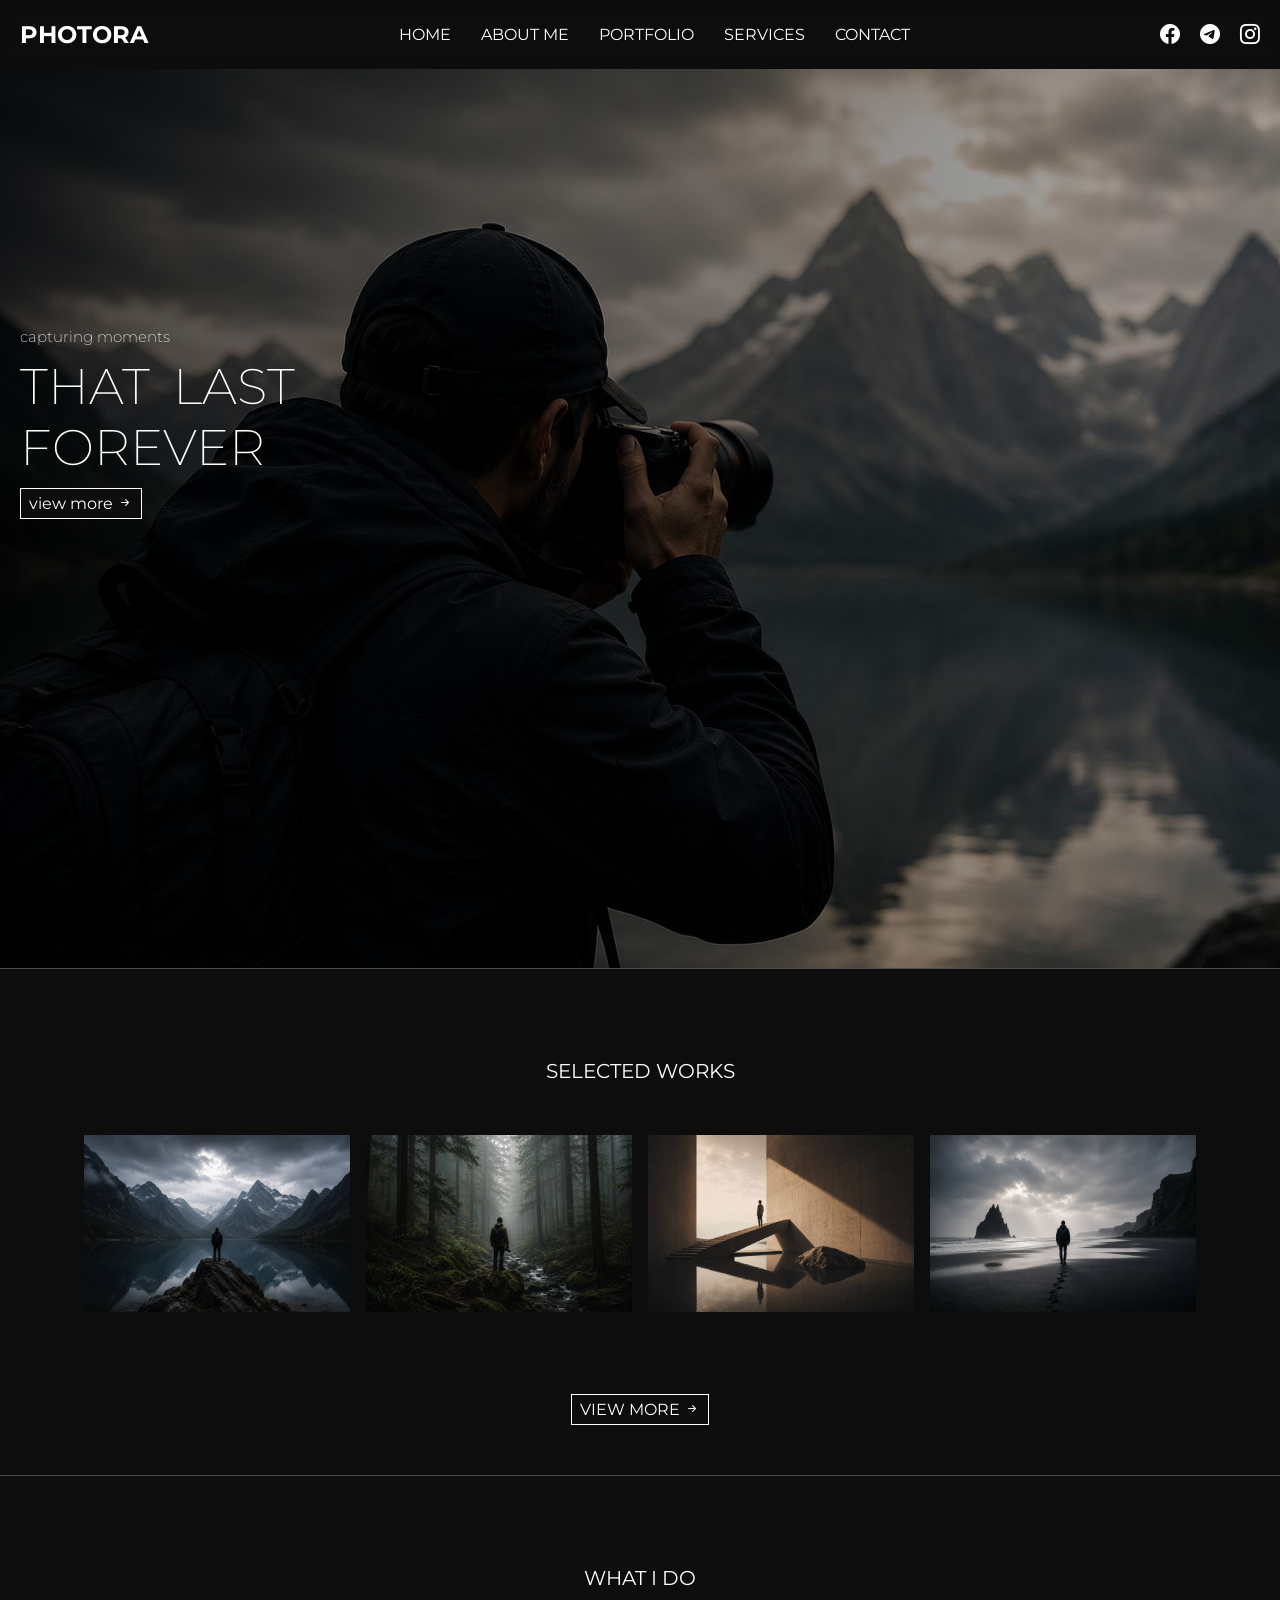
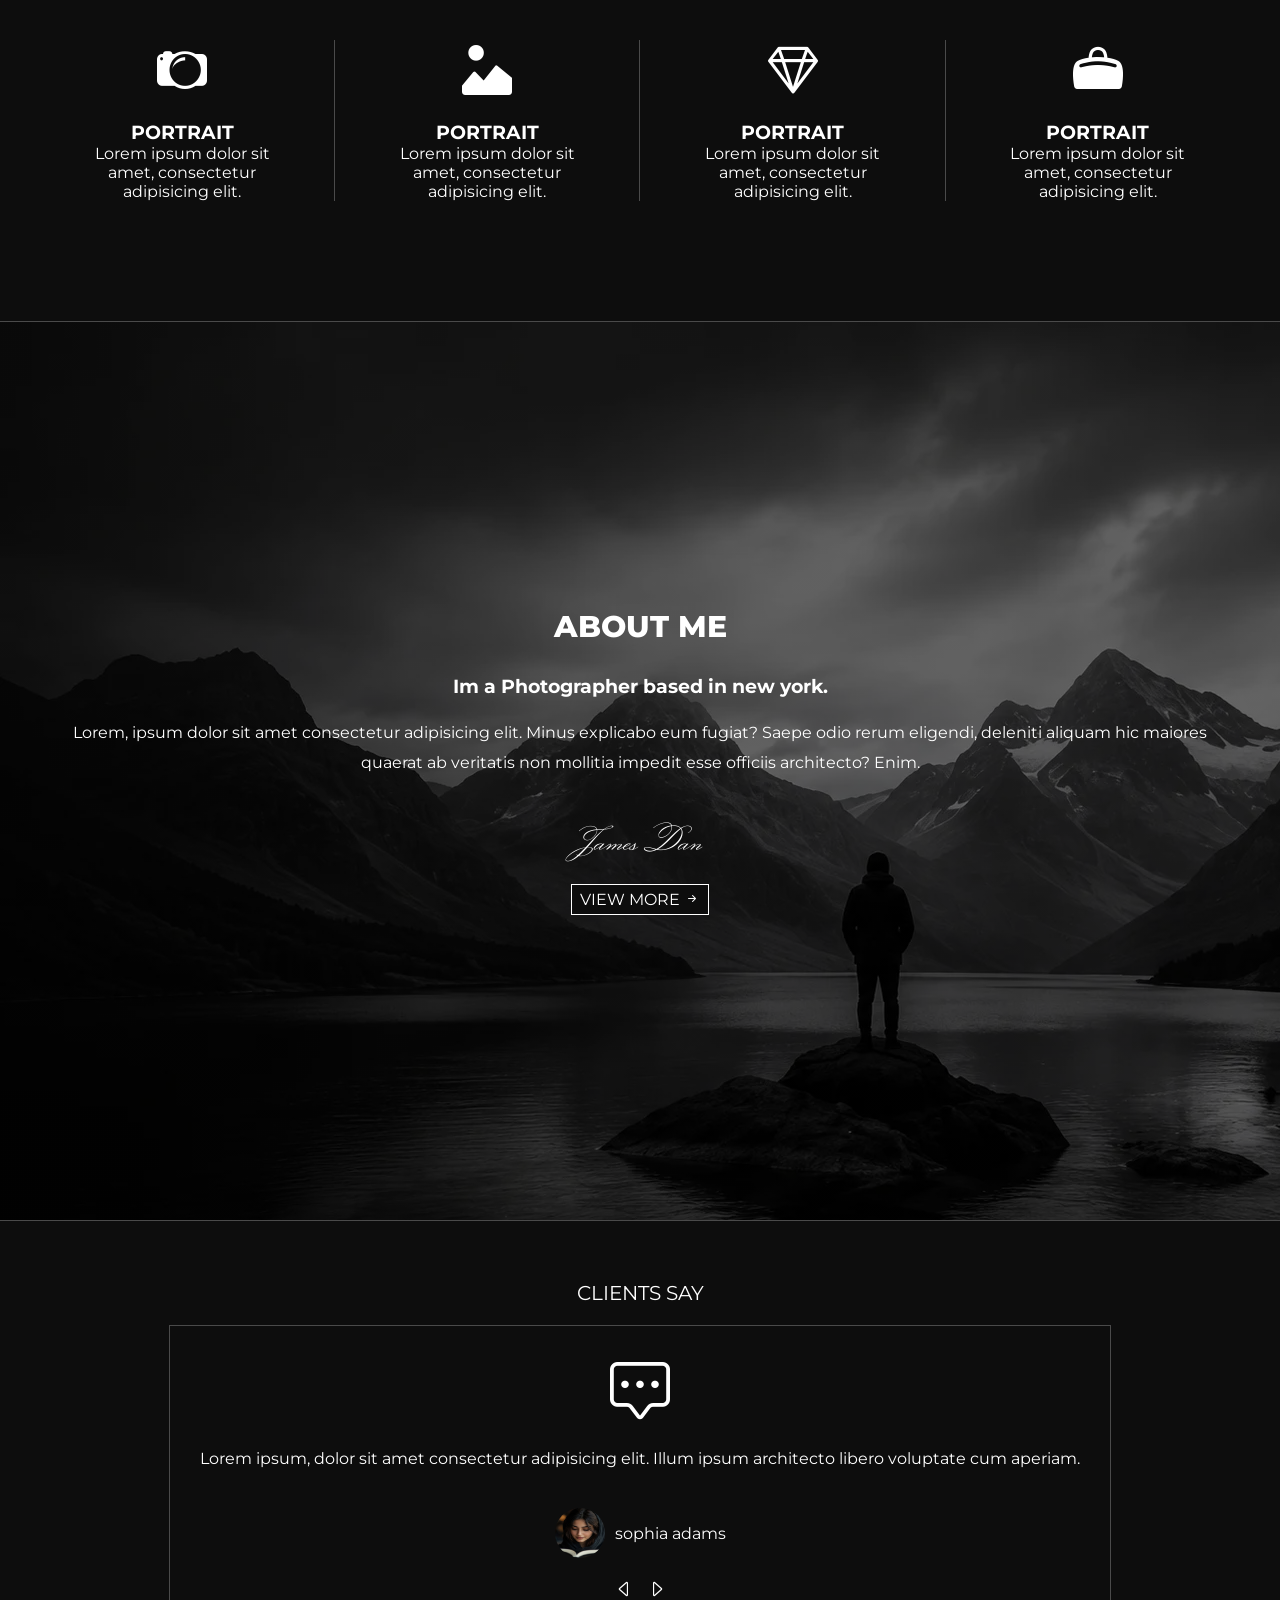
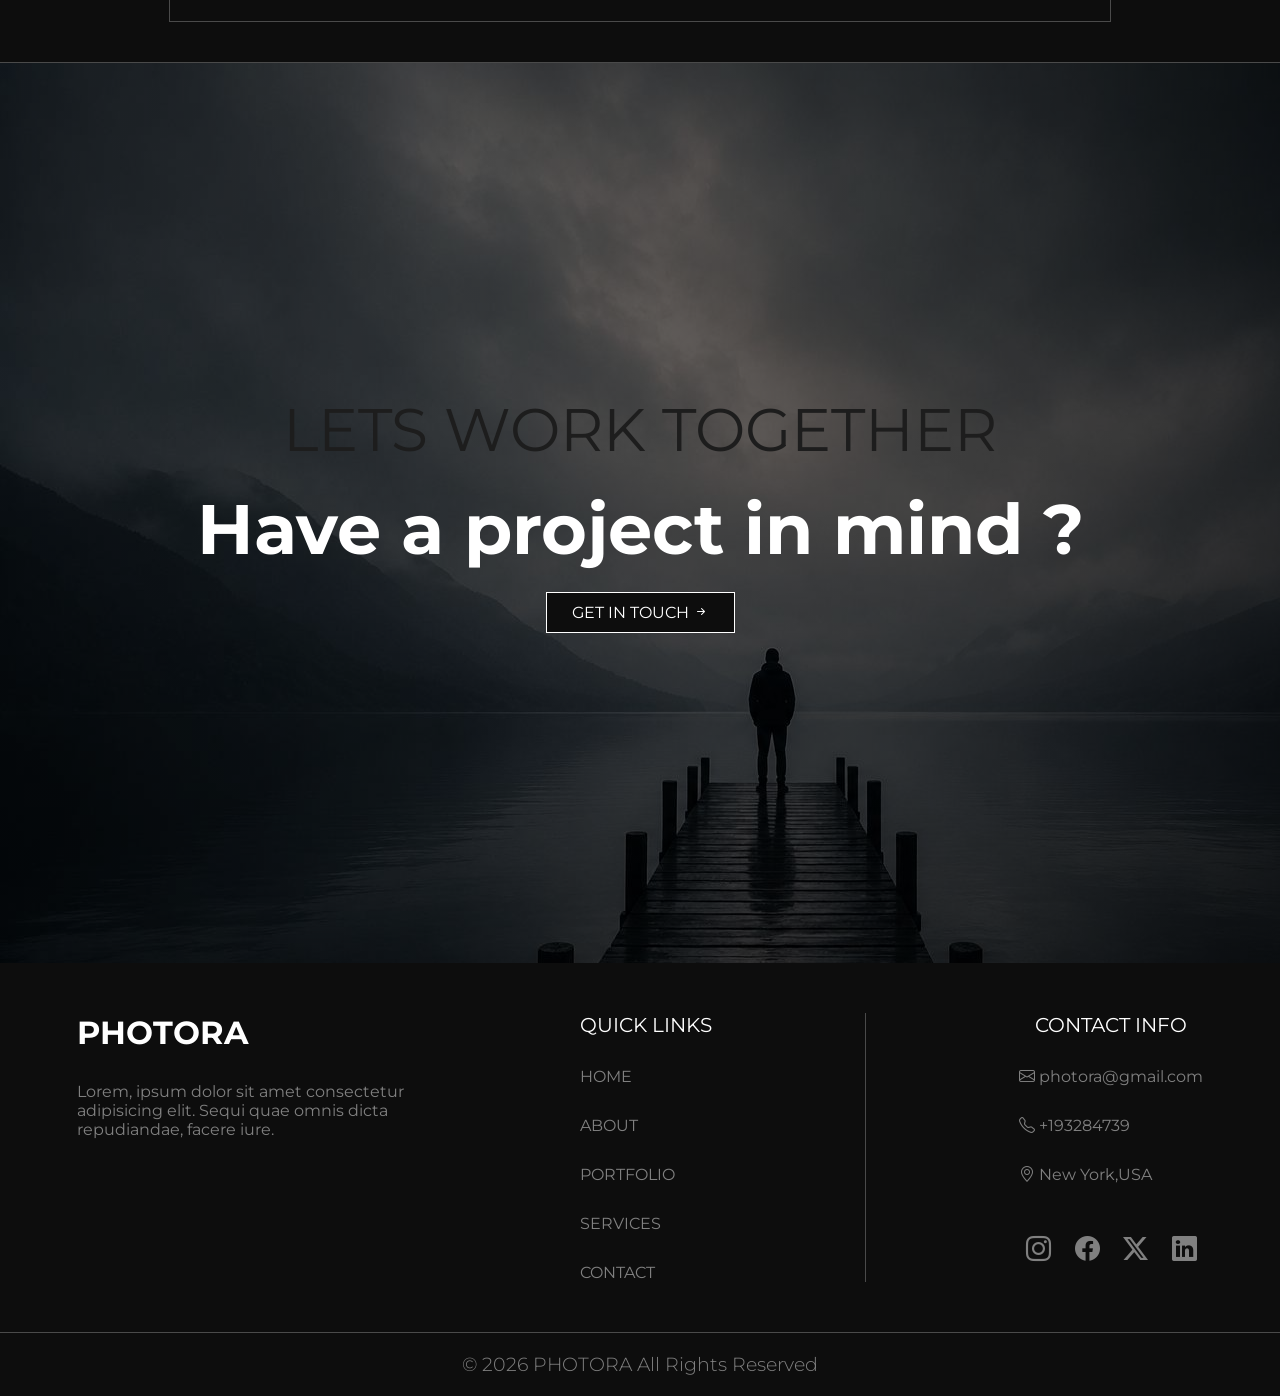
==== index.html @ 383ffc43 "Add files via upload" ====
<!DOCTYPE html>
<html lang="en">
<head>
    <meta charset="UTF-8">
    <meta name="viewport" content="width=device-width, initial-scale=1.0">
    <title>PHOTORA</title>
    <link rel="stylesheet" href="style.css">
    <link rel="stylesheet" href="https://cdn.jsdelivr.net/npm/bootstrap-icons@1.13.1/font/bootstrap-icons.min.css">
    <script src="jquery-3.3.1.min.js"></script>
</head>
<body>

<nav>
    <ul>
        <div class="mobile-list">
         <button><i class="bi bi-list"></i></button>
        </div>

        <div class="logo">
            <h1>PHOTORA</h1>
        </div>
        <div class="nav-links">
        <li><a href="index.html">HOME</a></li>
        <li><a href="aboutme.html">ABOUT ME</a></li>
        <li><a href="portfolio.html">PORTFOLIO</a></li>
        <li><a href="services.html">SERVICES</a></li>
        <li><a href="contact.html">CONTACT</a></li>
        </div>

        <div class="nav-icons">
          <li><a href="#"><i class="bi bi-facebook"></i></a></li>
          <li><a href="#"><i class="bi bi-telegram"></i></a></li>
          <li><a href="#"><i class="bi bi-instagram"></i></a></li>
        </div>
    </ul>
</nav>

<section class="hero">
    <div class="content">
        <span>
            capturing moments
        </span>
        <h1>THAT LAST FOREVER</h1>
        <a href="#">view more  <i class="bi bi-arrow-right-short"></i></a>
    </div>
</section>
    
<section class="selected-works">
    <h2>SELECTED WORKS</h2>
    <div class="selected-img">
        <img src="img/selected-works.jpg" alt="img">
        <img src="img/selected-works2.jpg" alt="img">
        <img src="img/selected-works3 (1).jpg" alt="img">
        <img src="img/selected-works3 (2).jpg" alt="img">
    </div>
    <a href="portfolio.html">VIEW MORE  <i class="bi bi-arrow-right-short"></i></a>
</section>


<section class="what-i-do">
    <h2>WHAT I DO</h2>
    <div class="cards">
        <div class="card">
            <i class="bi bi-camera2"></i>
            <h3>PORTRAIT</h3>
            <p>Lorem ipsum dolor sit amet, consectetur adipisicing elit.</p>
        </div>

        <hr>

        <div class="card">
            <i class="bi bi-image-alt"></i>
            <h3>PORTRAIT</h3>
            <p>Lorem ipsum dolor sit amet, consectetur adipisicing elit.</p>
        </div>

        <hr>

        <div class="card">
            <i class="bi bi-gem"></i>
            <h3>PORTRAIT</h3>
            <p>Lorem ipsum dolor sit amet, consectetur adipisicing elit.</p>
        </div>

        <hr>

        <div class="card">
            <i class="bi bi-duffle-fill"></i>
            <h3>PORTRAIT</h3>
            <p>Lorem ipsum dolor sit amet, consectetur adipisicing elit.</p>
        </div>
    </div>
</section>

<section class="about-me">

    <div class="about-me-content">
  <h2>ABOUT ME</h2>
    <h3>Im a Photographer based in new york.</h3>
    <p>Lorem, ipsum dolor sit amet consectetur adipisicing elit. Minus explicabo eum fugiat? Saepe odio rerum eligendi, deleniti aliquam hic maiores quaerat ab veritatis non mollitia impedit esse officiis architecto? Enim.</p>
    <span>James Dan</span>
    <a href="aboutme.html">VIEW MORE  <i class="bi bi-arrow-right-short"></i></a>
    </div>

</section>


<section class="clients-say">
    <h2>CLIENTS SAY</h2>
    <div class="box">
        <i class="bi bi-chat-square-dots"></i>
        <p>Lorem ipsum, dolor sit amet consectetur adipisicing elit. Illum ipsum architecto libero voluptate cum aperiam.</p>
        <div class="client">
            <img src="img/client1.png" alt="client">
            <span>sophia adams</span>
        </div>
        <div class="arrows">
            <button id="next"><i class="bi bi-caret-left"></i></button>
            <button id="prev"><i class="bi bi-caret-right"></i></button>
        </div>
    </div>
</section>


<section class="get-in-touch">
    <div class="get-in-touch-content">
        <h2>LETS WORK TOGETHER</h2>
        <h3>Have a project in mind ?</h3>
        <a href="contact.html">GET IN TOUCH  <i class="bi bi-arrow-right-short"></i></a>
    </div>
</section>

<footer>
    <div class="col1">
        <h1>PHOTORA</h1>
        <p>Lorem, ipsum dolor sit amet consectetur adipisicing elit. Sequi quae omnis dicta repudiandae, facere iure.</p>
    </div>
    <div class="col2">
        <h2>QUICK LINKS</h2>
        <li><a href="index.html">HOME</a></li>
        <li><a href="aboutme.html">ABOUT</a></li>
        <li><a href="portfolio.html">PORTFOLIO</a></li>
        <li><a href="services.html">SERVICES</a></li>
        <li><a href="contact.html">CONTACT</a></li>
    </div>
<hr>
    <div class="col3">
        <h2>CONTACT INFO</h2>
        <span><i class="bi bi-envelope"></i>  photora@gmail.com</span>
        <span><i class="bi bi-telephone"></i>  +193284739</span>
        <span><i class="bi bi-geo-alt"></i>  New York,USA</span>
        <div class="footer-icons">
           <li><a href="#"><i class="bi bi-instagram"></i></a></li>
           <li><a href="#"><i class="bi bi-facebook"></i></a></li>
           <li><a href="#"><i class="bi bi-twitter-x"></i></a></li>
           <li><a href="#"><i class="bi bi-linkedin"></i></a></li>

        </div>
    </div>
</footer>

    <div class="end">
        <h3>&copy; 2026 PHOTORA All Rights Reserved</h3>
    </div>

<script src="index.js"></script>
</body>
</html>
---- style.css ----
*{
    margin: 0;
    padding: 0;
    box-sizing: border-box;
}

:root{
    --bgcolor:#0d0d0d;
    --text:#ffffff;
    --border:rgb(74, 74, 74);
}

body{
background-color: var(--bgcolor);
font-family: "mont";
}

hr{
    width: 1px;
    border: none;
    background-color: var(--border);
}

@font-face {
    font-family: "mont";
    src: url(fonts/Montserrat-VariableFont_wght.ttf);
}

@font-face {
    font-family: "sign";
    src: url(fonts/MonsieurLaDoulaise-Regular.ttf);
}

nav{
    position: sticky;
    z-index: 3;
    top: 0;
}
.mobile-list{
    display: none;
}
nav ul{
    display: flex;
justify-content: space-between;
margin: 0 auto;
background-color:transparent;
backdrop-filter: blur(8px);
align-items: center;
padding: 20px;
}

.nav-links{
    display: flex;
    flex-direction: row;
    gap: 30px;
    list-style: none;
    font-weight: 400;
}

.nav-links li a:hover{
    font-weight: 300;
}


nav ul li a{
    text-decoration: none;
    color: var(--text);
    font-family: "mont";
    display: flex;
}

nav ul li{
    position: relative;
}

nav ul li::before{
    content: "";
    position: absolute;

    left: 50%;
    bottom: -8px;

    transform: translateX(-50%);

    width: 0;
    height: 2px;

    background: var(--text);

    transition: .3s;
}
nav ul li:hover::before{
    width: 100%;
}

.logo{
    color: var(--text);
    font-weight: bolder;
}

.nav-icons{
    color: var(--text);
    display: flex;
    gap: 20px;
    font-size: 20px;
    list-style: none;
}

.hero{
    width: 100%;
    height: 100vh;
    background-size: cover;
    background-position: center;
    background-repeat: no-repeat;
    position: relative;
    border-bottom: 1px solid var(--border);
    background:
    linear-gradient(to right, rgba(0,0,0,.7), rgba(0,0,0,.3)),
        url("img/about.jpg");
}


.content{
    display: flex;
    flex-direction: column;
    gap: 10px;
    position: absolute;
    bottom: 50%;
    left: 20px;
}

.content span{
    font-weight: 200;
    color: var(--text);
    font-size: 15px;
}

.content h1{
font-size: clamp(50px, 25px, 10px);
color: var(--text);
width: 400px;
word-spacing: 10px;
font-weight: 200;
}

.content a{
    text-decoration: none;
    border: 1px solid var(--text);
    padding: 5px 8px;
    color: var(--text);
    background-color: var(--bgcolor);
margin-right: auto;
}

.selected-works{
    display: flex;
    flex-direction: column;
    margin-top: 70px;
    padding: 20px;
    border-bottom:1px solid var(--border);
}

h2{
    font-weight:400;
    font-size: 20px;
    color: var(--text);
    text-align: center;
}

.selected-img{
    display: flex;
    margin: 50px auto;
    width: 90%;
    justify-content: space-between;
    animation: appear linear;
animation-timeline: view();
animation-range: entry 0% cover 40%;
}

.selected-img img{
    width: 270px;
    height: auto;
      border: 2px solid transparent;
      transition: 0.3s ease;
}


.selected-works a{
    text-decoration: none;
    border: 1px solid var(--text);
    margin: 30px auto;
    padding: 5px 8px;
    color: var(--text);
    background-color: var(--bgcolor);
}

.selected-img img:hover{
    border: 2px solid var(--text);
     transform: scale(1.2);
}

.what-i-do{
        display: flex;
    flex-direction: column;
    margin-top: 70px;
    padding: 20px;
}

.what-i-do h2{
    text-align: center;
    border: none;
}

.cards{
    display: flex;
    flex-direction: row;
    justify-content: space-between;
    margin:50px auto;
    width: 90%;
    animation: appear linear;
animation-timeline: view();
animation-range: entry 0% cover 40%;
}

.card{
    display: flex;
    flex-direction: column;
    width: fit-content;
    color: var(--text);
    text-align: center;
}

.card p{
    width: 200px;
}

.cards i{
font-size: 50px;
margin-bottom: 20px;
}

.about-me{
    width: 100%;
    height: 100vh;
    background-size: cover;
    background-position: center;
    background-repeat: no-repeat;
    position: relative;
border-bottom: 1px solid var(--border);
border-top: 1px solid var(--border);
    background:
        linear-gradient(to right, rgba(0,0,0,.6), rgba(0,0,0,.6)),
        url("img/ChatGPT\ Image\ Jul\ 12\,\ 2026\,\ 06_29_29\ PM.webp");
        display: flex;
        justify-content: center;
        align-items: center;
        margin-top: 50px;
}

.about-me-content{
position: absolute;
text-align: center;
color: var(--text);
display: flex;
flex-direction: column;
animation: appear linear;
animation-timeline: view();
animation-range: entry 0% cover 40%;

}

@keyframes appear{
    from{
        opacity: 0;
        scale: 0.5;
    }
    to{
        opacity: 1;
        scale: 1;
    }
}

.about-me h2{
    margin:0 0 30px 0;
    border: none;
    padding: 0;
    text-align: center;
    font-size: 30px;
    font-weight: 800;
}

.about-me p{
    margin:20px auto;
    line-height: 30px;
    width: 90%;
}

.about-me span{
    margin: 20px 0 0 0;
    font-family:"sign";
    font-weight: 400;
    font-size: 30px;
}

.about-me a{
    text-decoration: none;
    border: 1px solid var(--text);
    padding: 5px 8px;
    width: fit-content;
margin: 20px auto;
    color: var(--text);
    background-color: var(--bgcolor);
}
.clients-say{
    display: flex;
    flex-direction: column;
    margin-top: 40px;
    padding: 20px;
    border-bottom:1px solid var(--border);
}

.clients-say h2{
    text-align: center;
    border: none;
    padding: none;
}

.box{
    border: 1px solid var(--border);
    display: flex;
    flex-direction: column;
    justify-content: center;
    align-items: center;
    width:fit-content;
    padding: 20px;
    margin: 20px auto;
    animation: move linear;
animation-timeline: view();
animation-range: entry 0% cover 40%;
}

@keyframes move{
    from{
        opacity: 0;
        transform: translateX(300px);
    }

    to{
        opacity: 1;
        transform: translateX(0);
    }
}

.box i{
    color: var(--text);
    padding: 10px 0 20px 0;
    font-size: 60px;
}

.box p{
    text-align: center;
    color: var(--text);
    width: 900px;
}

.box span{
    text-align: center;
    color: var(--text);
}

.client{
    display: flex;
    flex-direction: row;
    gap: 10px;
    justify-content: center;
    align-items: center;
    margin-top: 40px;
}

.client img{
    width: 50px;
    height: 50px;
    border-radius: 50%;
}

.inputs{
    display: flex;
    gap: 5px;
}

.arrows{
    display: flex;
    flex-direction: row;
    gap: 5px;
    margin-top: 20px;
}

.arrows button{
    background-color: transparent;
    border: none;
}

.arrows i{
    color: var(--text);
    font-size: 20px;
        border: 1px solid transparent;
    border-radius: 50%;
    padding: 3px;
}

.arrows i:hover{
    border: 1px solid var(--text);
    border-radius: 50%;
    padding: 3px;
}



.get-in-touch{
    width: 100%;
    height: 100vh;
    background-size: cover;
    background-position: center;
    background-repeat: no-repeat;
    position: relative;
    background:
    linear-gradient(to right, rgba(0,0,0,.5), rgba(0,0,0,.7)),
        url("img/get\ in\ touch.jpg");
        display: flex;
        justify-content: center;
        align-items: center;
        transition: 0.3s ease;

}


.get-in-touch-content{
    text-align: center;
    display: flex;
    flex-direction: column;
    gap: 20px;
    animation: appear linear;
animation-timeline: view();
animation-range: entry 0% cover 40%;

}

.get-in-touch h2{
    padding: 0;
    border: none;
    color: rgb(29, 29, 29);
    margin: 0 auto;
    font-size: clamp(60px, 40px, 20px);
}
.get-in-touch h3{
    color: var(--text);
    font-size: clamp(70px, 40px, 20px);
}

.get-in-touch a{
    text-decoration: none;
    color: var(--text);
    border: 1px solid var(--text);
    padding: 10px 25px;
    background-color: var(--bgcolor);
margin: 0 auto;
}

footer{
    display: flex;
    justify-content: space-around;
    padding: 50px 0;
}

.col1, .col2, .col3{
    display: flex;
    flex-direction: column;
}

.col1 h1{
color: var(--text);
}

.col1 p{
    color:gray;
    margin-top: 30px;
    width: 350px;
}

.col2 li{
    list-style: none;
    gap: 10px;
    margin-top: 30px;
}

.col2 a{
    text-decoration: none;
    color: gray;
gap: 10px;
transition: 0.3s ease;
}

.col2 a:hover{
    color: var(--text);
}

.col3{
    color: gray;
    
}

.col3 i{
    transition: 0.3s ease;
}

.col3 i:hover{
    color: var(--text);
}

.col3 span{
    margin-top: 30px;

}
.footer-icons{
    display: flex;
    gap: 10px;
    margin-top: 50px;
    font-size: 25px;
    justify-content: space-around;

}

.footer-icons li{
    list-style: none;
}

.footer-icons a{
    color:gray;
}

.end{
    border-top: 1px solid var(--border);
}

.end h3{
    text-align: center;
    font-weight: 300;
        color: gray;
        padding: 20px;
}

@media(max-width:1100px){

nav{
    position: sticky;
    backdrop-filter: blur(8px);
}

    .nav-links{
        flex-direction: column;
        position: absolute;
        left: -100%;
        top: 0px;
        width: 50%;
        height: 100vh;
        justify-content: center;
        align-items: center;
        background: var(--bgcolor);
        transition: 0.5s ease;


    }

    .nav-icons{
        gap: 15px;
    }

    body.no-scroll{
    overflow: hidden;
}

    .nav-links li{
        margin-top: 20px;

    }

    .mobile-list{
        display: block;

    }

    .nav-links.active{
        left: 0;
    }

    .mobile-list button{
        font-size: 30px;
        background: transparent;
        color: var(--text);
        border: none;
        cursor: pointer;
        z-index: 2;
        position: relative;
    }

    .selected-img{
flex-direction: column;
align-items: center;
gap: 20px;
    }

    .cards{
        flex-direction: column;
        align-items: center;
        gap: 20px;
    }

    footer{
        flex-direction: column;
        justify-content: center;
        align-items: center;
    }

    .col1 h1,p{
        text-align: center;
    }

    .col1{
        margin-bottom: 50px;
    }

    .col2{
        margin-top: 30px;
        text-align: center;
    }

    .col3{
        text-align: center;
        margin-top:80px;    
    }

    .box {
        width: 80%;
    }

    .box p{
        width:200px ;
    }

}
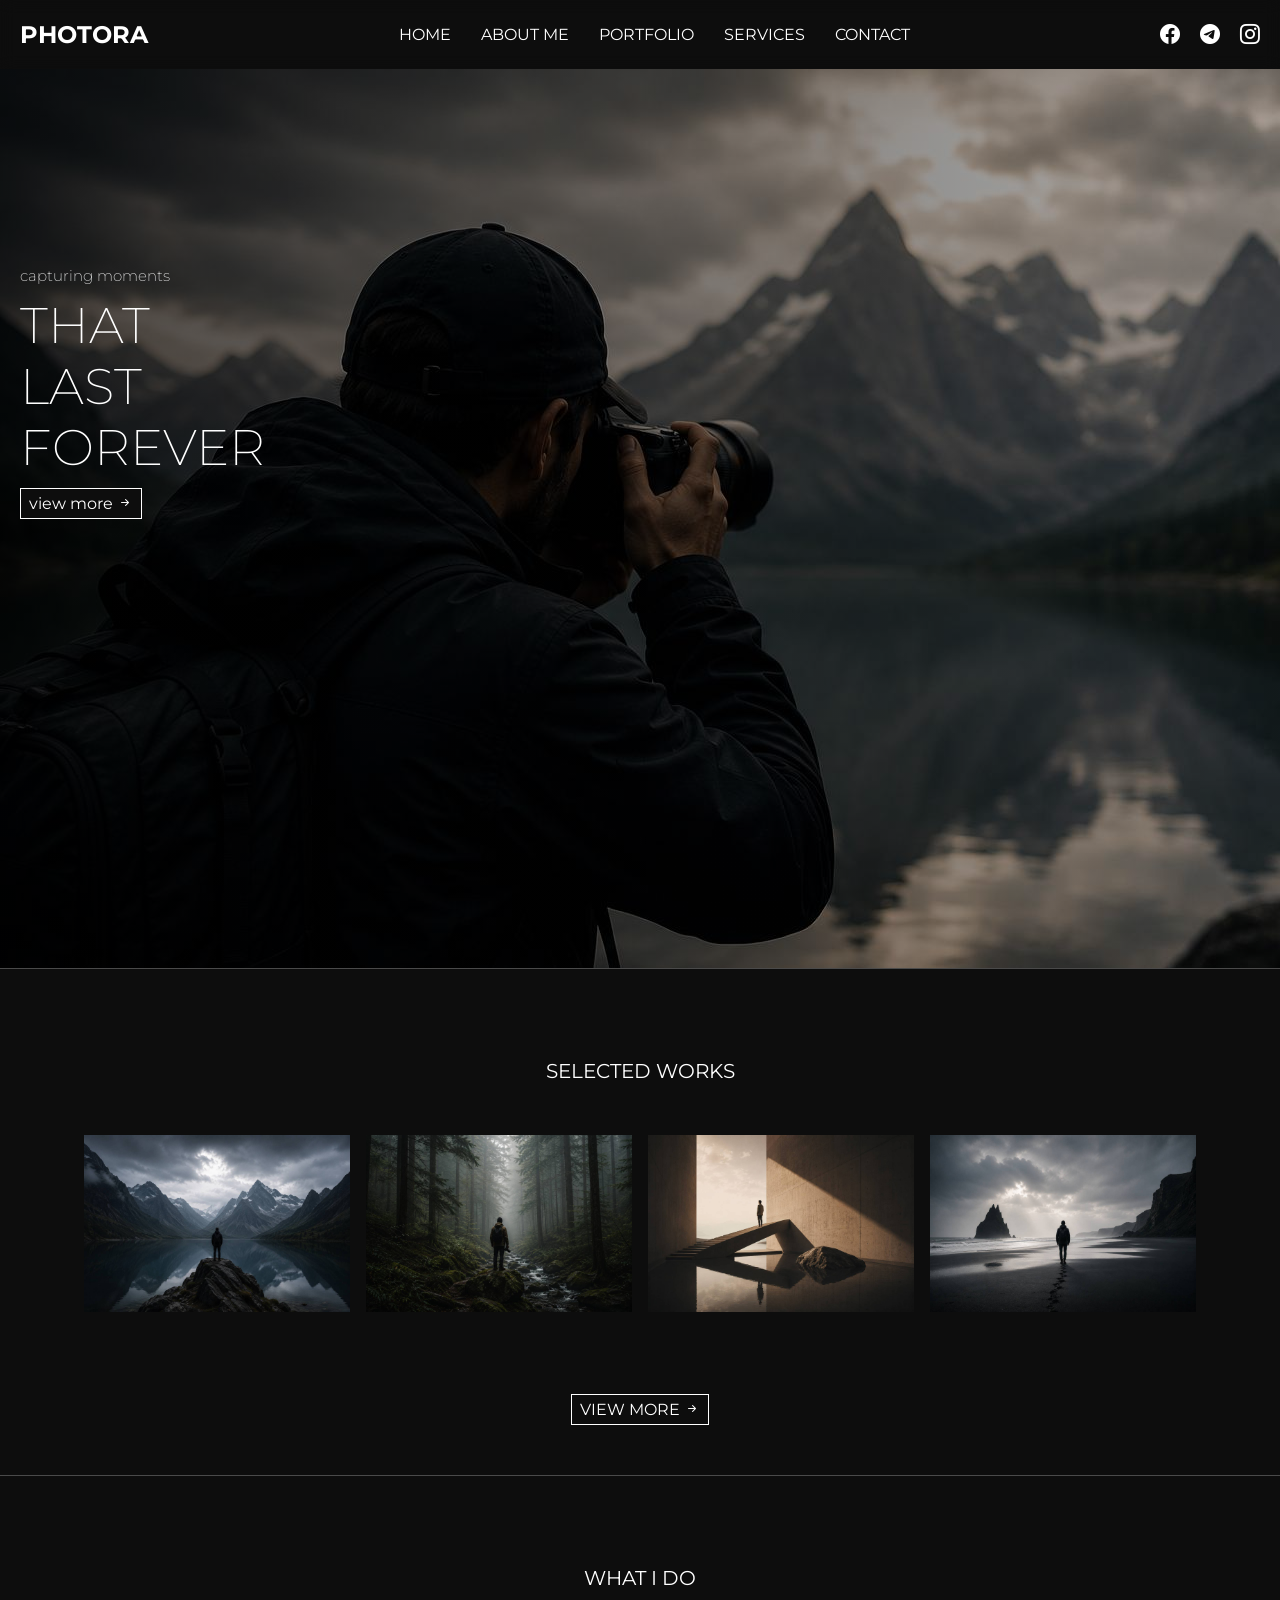
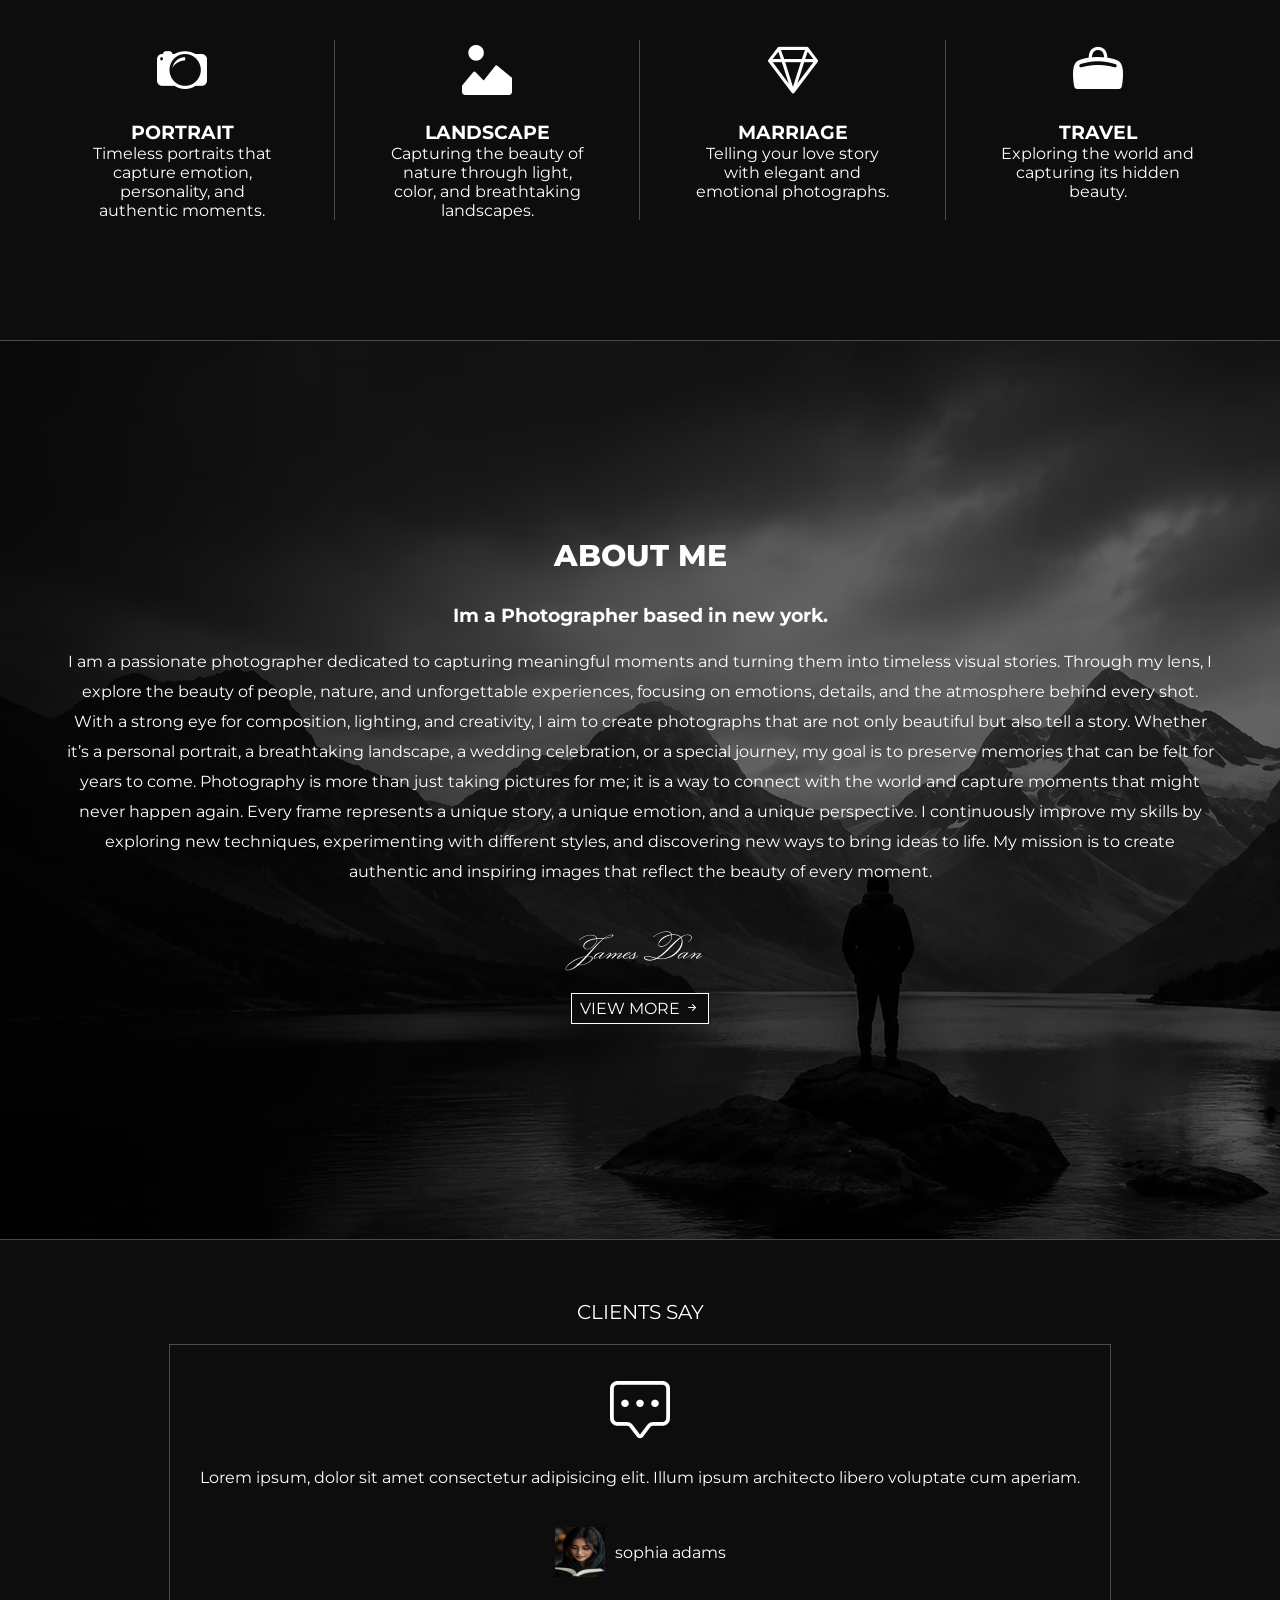
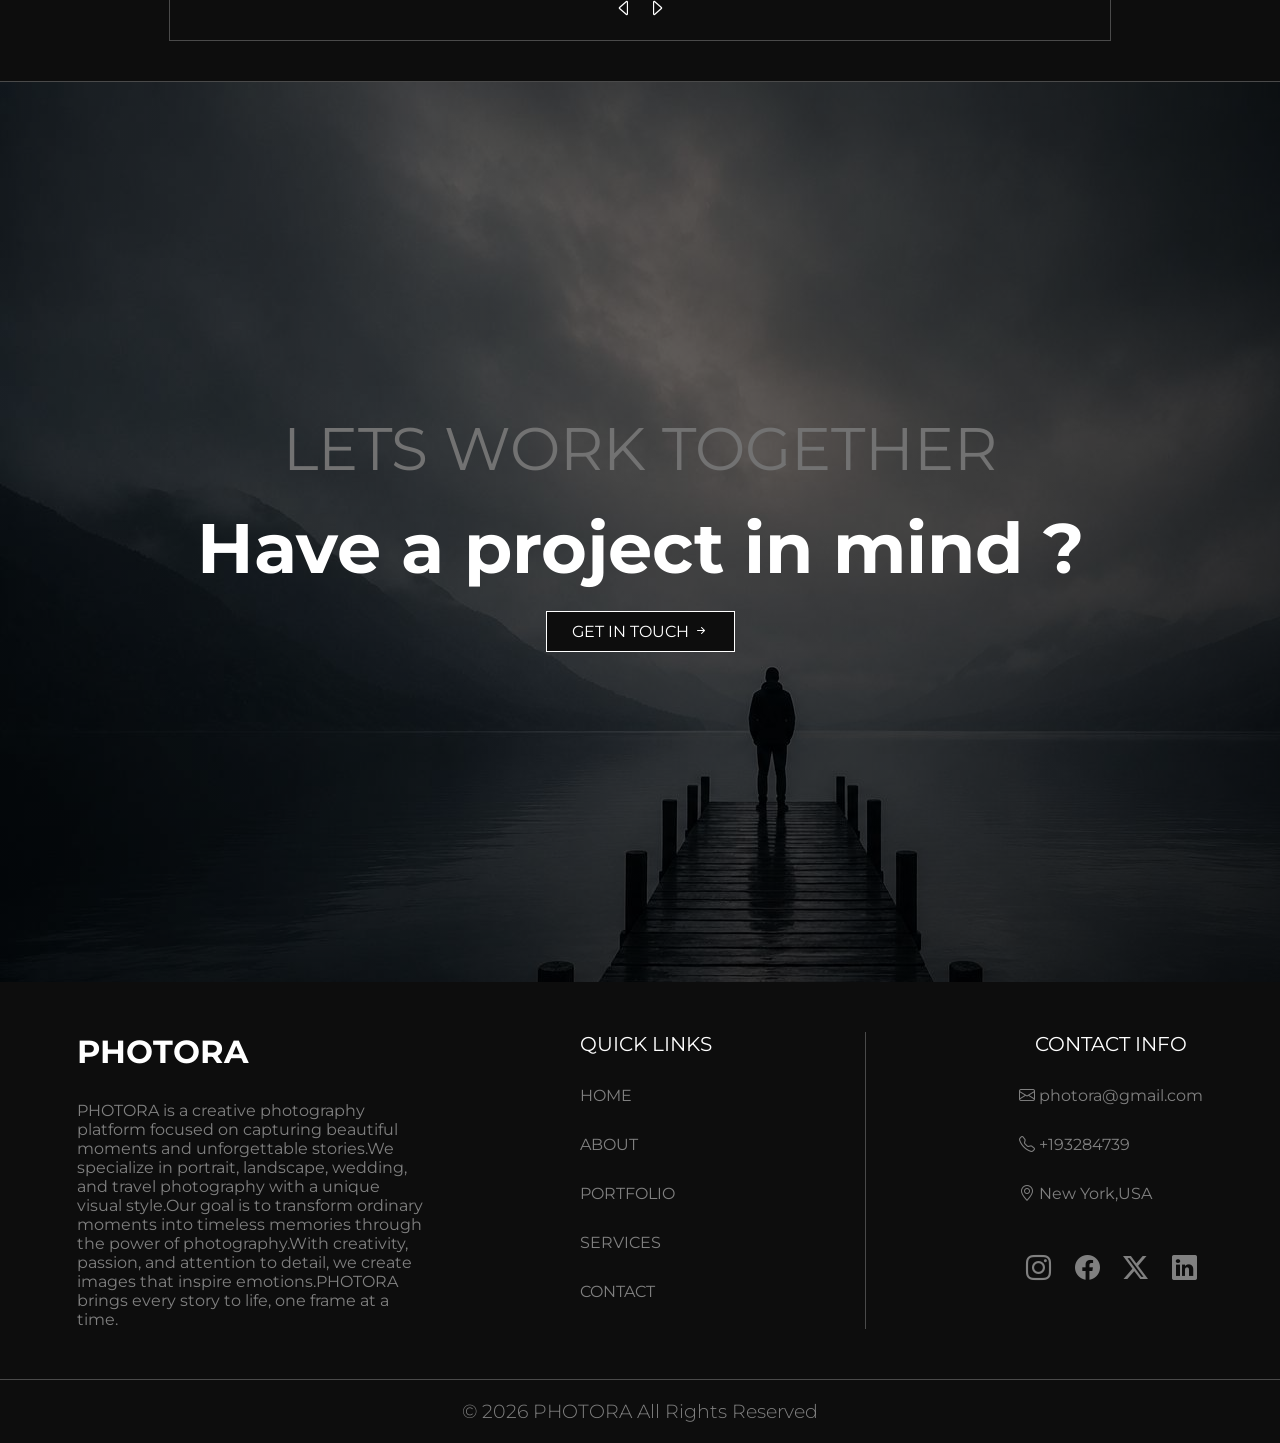
==== commit 6433b8b3: "Update index.html" ====
--- a/index.html
+++ b/index.html
@@ -63,31 +63,31 @@
         <div class="card">
             <i class="bi bi-camera2"></i>
             <h3>PORTRAIT</h3>
-            <p>Lorem ipsum dolor sit amet, consectetur adipisicing elit.</p>
+            <p>Timeless portraits that capture emotion, personality, and authentic moments.</p>
         </div>
 
         <hr>
 
         <div class="card">
             <i class="bi bi-image-alt"></i>
-            <h3>PORTRAIT</h3>
-            <p>Lorem ipsum dolor sit amet, consectetur adipisicing elit.</p>
+            <h3>LANDSCAPE</h3>
+            <p>Capturing the beauty of nature through light, color, and breathtaking landscapes.</p>
         </div>
 
         <hr>
 
         <div class="card">
             <i class="bi bi-gem"></i>
-            <h3>PORTRAIT</h3>
-            <p>Lorem ipsum dolor sit amet, consectetur adipisicing elit.</p>
+            <h3>MARRIAGE</h3>
+            <p>Telling your love story with elegant and emotional photographs.</p>
         </div>
 
         <hr>
 
         <div class="card">
             <i class="bi bi-duffle-fill"></i>
-            <h3>PORTRAIT</h3>
-            <p>Lorem ipsum dolor sit amet, consectetur adipisicing elit.</p>
+            <h3>TRAVEL</h3>
+            <p>Exploring the world and capturing its hidden beauty.</p>
         </div>
     </div>
 </section>
@@ -97,7 +97,10 @@
     <div class="about-me-content">
   <h2>ABOUT ME</h2>
     <h3>Im a Photographer based in new york.</h3>
-    <p>Lorem, ipsum dolor sit amet consectetur adipisicing elit. Minus explicabo eum fugiat? Saepe odio rerum eligendi, deleniti aliquam hic maiores quaerat ab veritatis non mollitia impedit esse officiis architecto? Enim.</p>
+    <p>I am a passionate photographer dedicated to capturing meaningful moments and turning them into timeless visual stories. Through my lens, I explore the beauty of people, nature, and unforgettable experiences, focusing on emotions, details, and the atmosphere behind every shot.
+With a strong eye for composition, lighting, and creativity, I aim to create photographs that are not only beautiful but also tell a story. Whether it’s a personal portrait, a breathtaking landscape, a wedding celebration, or a special journey, my goal is to preserve memories that can be felt for years to come.
+Photography is more than just taking pictures for me; it is a way to connect with the world and capture moments that might never happen again. Every frame represents a unique story, a unique emotion, and a unique perspective.
+I continuously improve my skills by exploring new techniques, experimenting with different styles, and discovering new ways to bring ideas to life. My mission is to create authentic and inspiring images that reflect the beauty of every moment.</p>
     <span>James Dan</span>
     <a href="aboutme.html">VIEW MORE  <i class="bi bi-arrow-right-short"></i></a>
     </div>
@@ -133,7 +136,7 @@
 <footer>
     <div class="col1">
         <h1>PHOTORA</h1>
-        <p>Lorem, ipsum dolor sit amet consectetur adipisicing elit. Sequi quae omnis dicta repudiandae, facere iure.</p>
+        <p>PHOTORA is a creative photography platform focused on capturing beautiful moments and unforgettable stories.We specialize in portrait, landscape, wedding, and travel photography with a unique visual style.Our goal is to transform ordinary moments into timeless memories through the power of photography.With creativity, passion, and attention to detail, we create images that inspire emotions.PHOTORA brings every story to life, one frame at a time.</p>
     </div>
     <div class="col2">
         <h2>QUICK LINKS</h2>
@@ -165,4 +168,4 @@
 
 <script src="index.js"></script>
 </body>
-</html>+</html>
--- a/style.css
+++ b/style.css
@@ -138,7 +138,7 @@
 .content h1{
 font-size: clamp(50px, 25px, 10px);
 color: var(--text);
-width: 400px;
+width: 200px;
 word-spacing: 10px;
 font-weight: 200;
 }
@@ -269,6 +269,8 @@
 
 }
 
+
+
 @keyframes appear{
     from{
         opacity: 0;
@@ -334,7 +336,7 @@
     width:fit-content;
     padding: 20px;
     margin: 20px auto;
-    animation: move linear;
+    animation: appear linear;
 animation-timeline: view();
 animation-range: entry 0% cover 40%;
 }
@@ -342,7 +344,7 @@
 @keyframes move{
     from{
         opacity: 0;
-        transform: translateX(300px);
+        transform: translateX(40px);
     }
 
     to{
@@ -380,7 +382,6 @@
 .client img{
     width: 50px;
     height: 50px;
-    border-radius: 50%;
 }
 
 .inputs{
@@ -404,13 +405,11 @@
     color: var(--text);
     font-size: 20px;
         border: 1px solid transparent;
-    border-radius: 50%;
     padding: 3px;
 }
 
 .arrows i:hover{
-    border: 1px solid var(--text);
-    border-radius: 50%;
+    border: 2px solid var(--text);
     padding: 3px;
 }
 
@@ -448,7 +447,7 @@
 .get-in-touch h2{
     padding: 0;
     border: none;
-    color: rgb(29, 29, 29);
+    color: rgb(114, 114, 114);
     margin: 0 auto;
     font-size: clamp(60px, 40px, 20px);
 }
@@ -561,7 +560,7 @@
         position: absolute;
         left: -100%;
         top: 0px;
-        width: 50%;
+        width: 80%;
         height: 100vh;
         justify-content: center;
         align-items: center;
@@ -646,5 +645,8 @@
     .box p{
         width:200px ;
     }
-
-}
+.about-me-content h3{
+    padding : 20px;
+}
+
+}
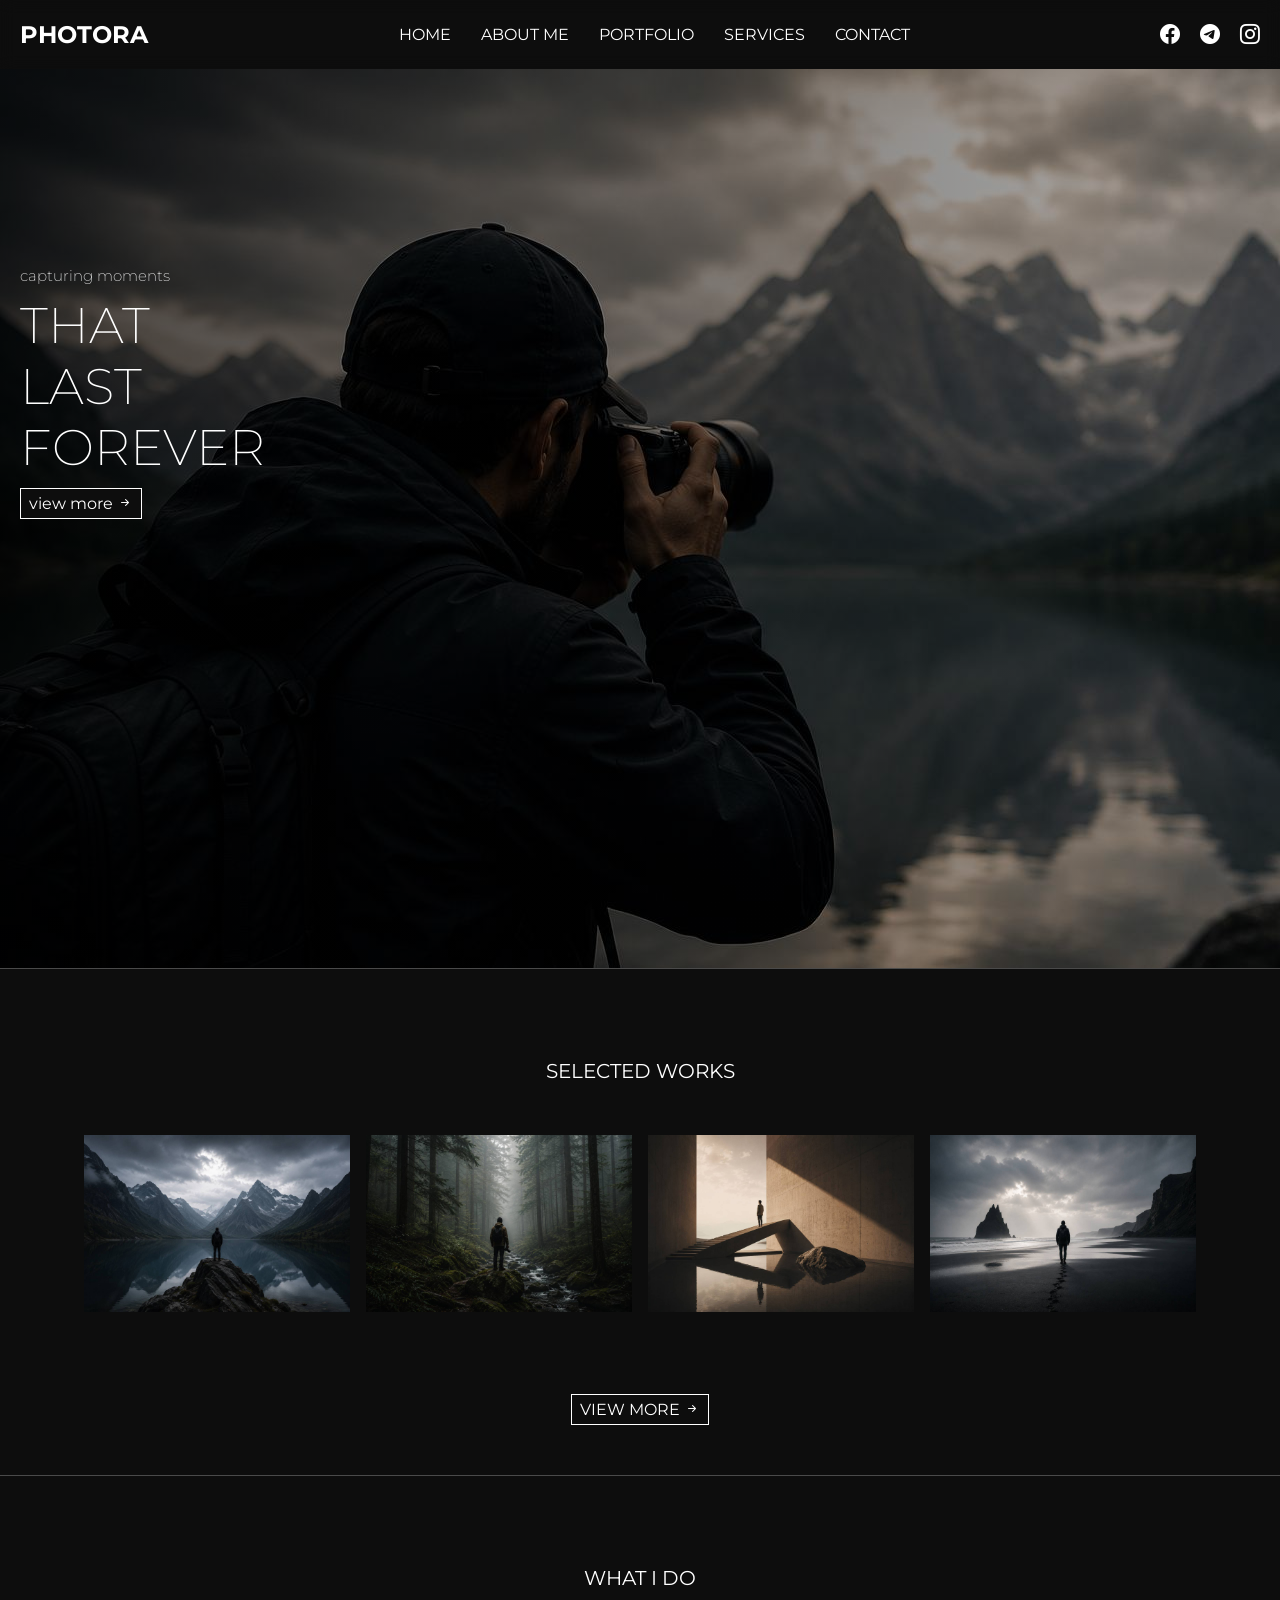
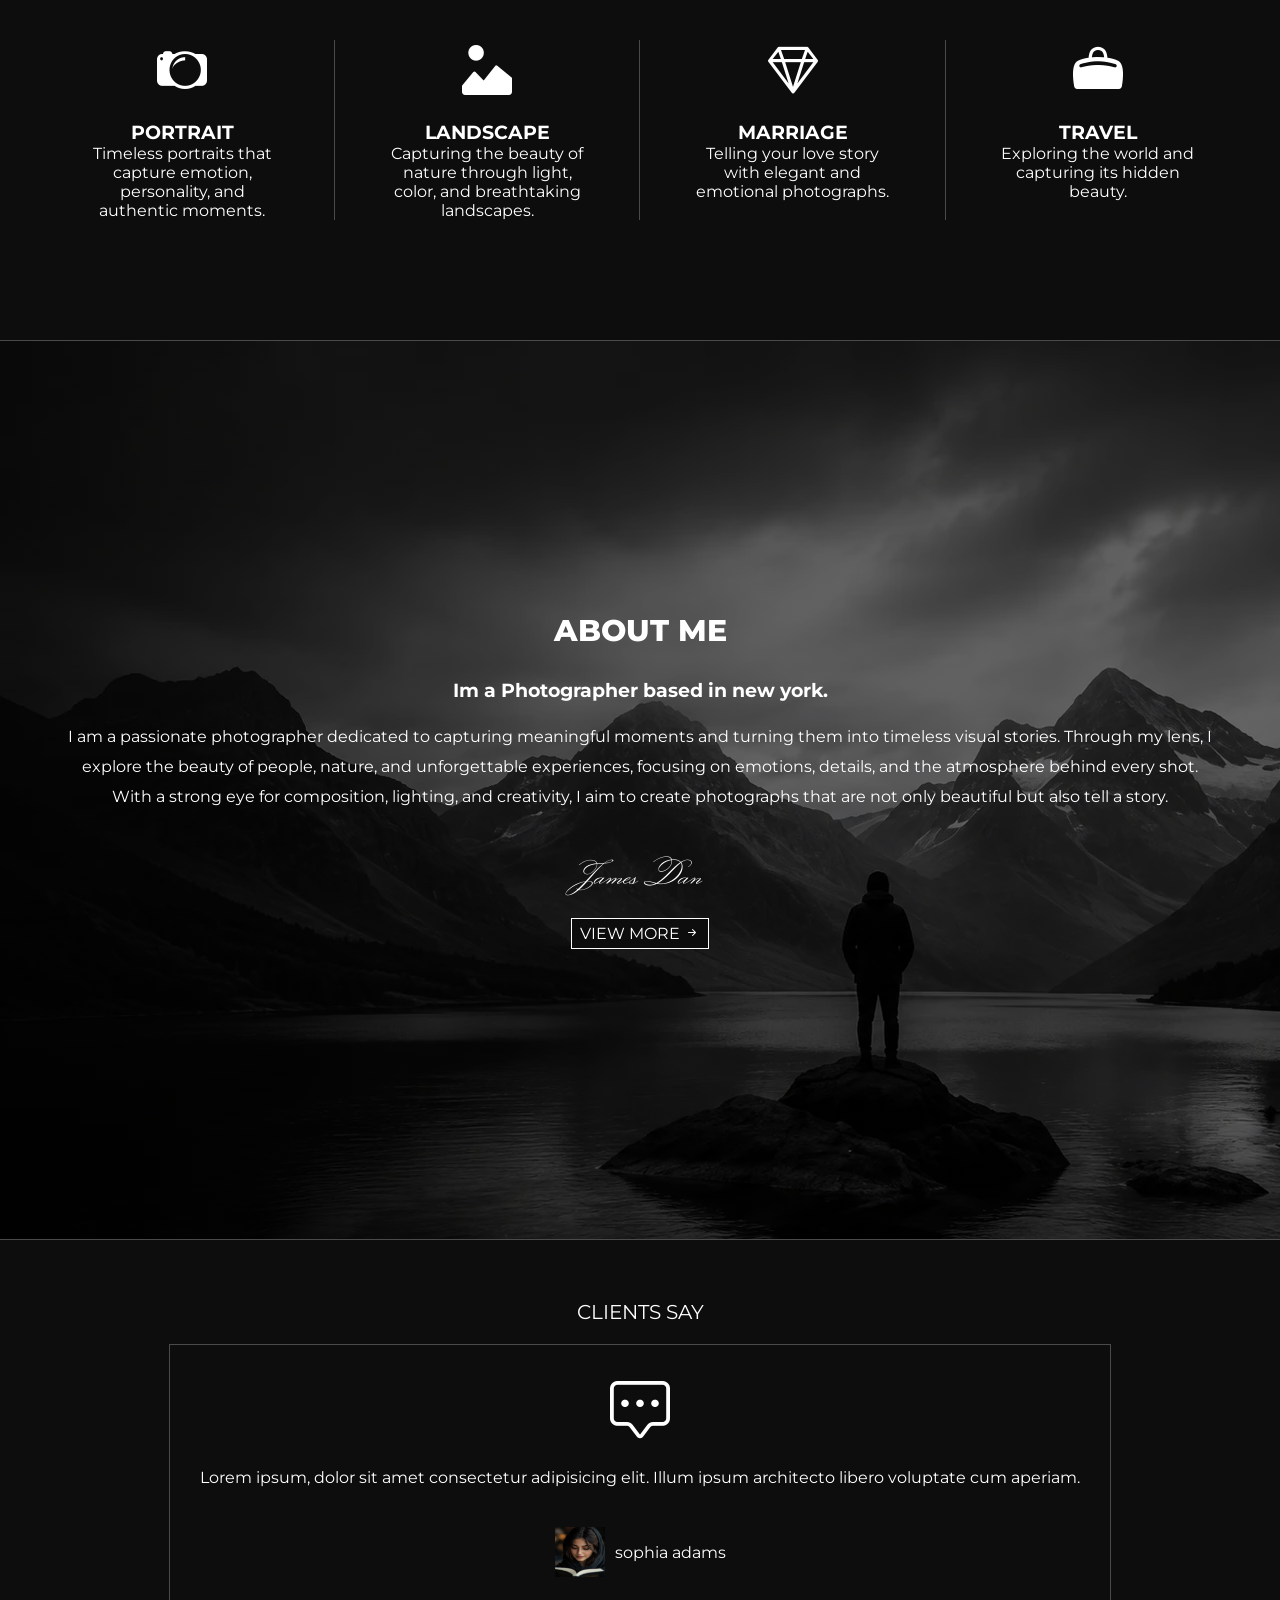
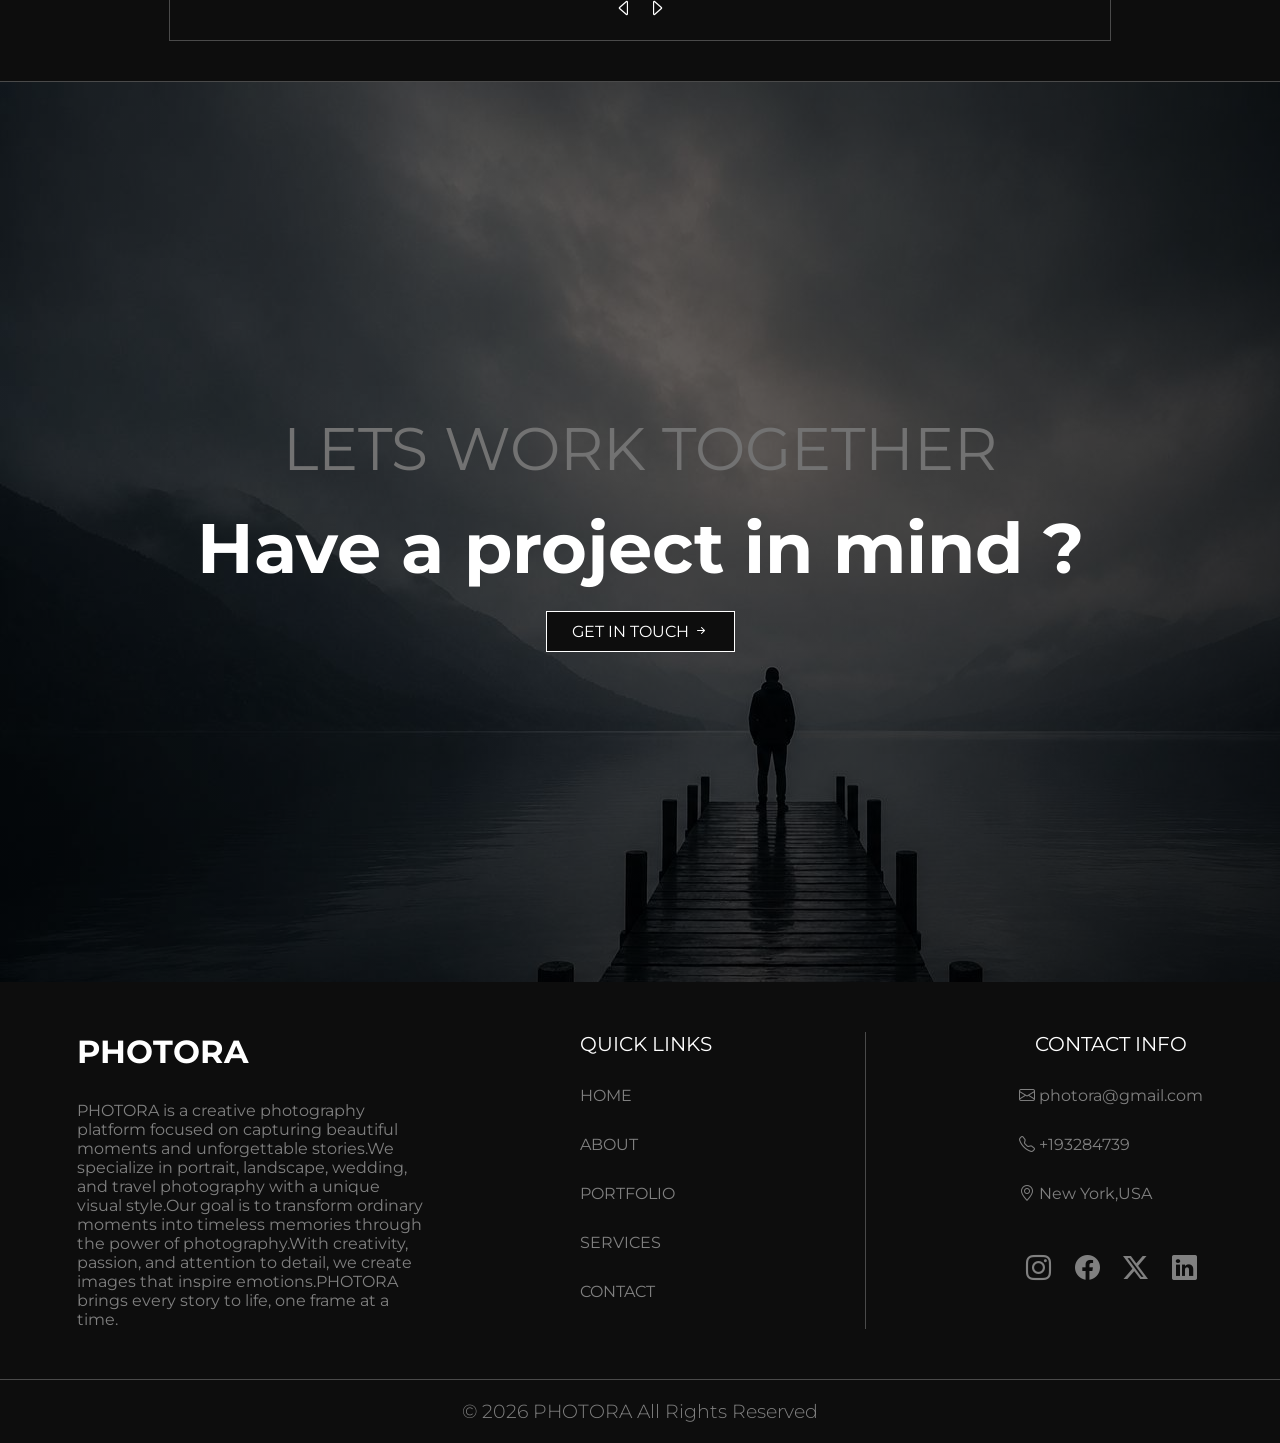
==== commit edd34192: "Update index.html" ====
--- a/index.html
+++ b/index.html
@@ -98,9 +98,7 @@
   <h2>ABOUT ME</h2>
     <h3>Im a Photographer based in new york.</h3>
     <p>I am a passionate photographer dedicated to capturing meaningful moments and turning them into timeless visual stories. Through my lens, I explore the beauty of people, nature, and unforgettable experiences, focusing on emotions, details, and the atmosphere behind every shot.
-With a strong eye for composition, lighting, and creativity, I aim to create photographs that are not only beautiful but also tell a story. Whether it’s a personal portrait, a breathtaking landscape, a wedding celebration, or a special journey, my goal is to preserve memories that can be felt for years to come.
-Photography is more than just taking pictures for me; it is a way to connect with the world and capture moments that might never happen again. Every frame represents a unique story, a unique emotion, and a unique perspective.
-I continuously improve my skills by exploring new techniques, experimenting with different styles, and discovering new ways to bring ideas to life. My mission is to create authentic and inspiring images that reflect the beauty of every moment.</p>
+With a strong eye for composition, lighting, and creativity, I aim to create photographs that are not only beautiful but also tell a story.</p>
     <span>James Dan</span>
     <a href="aboutme.html">VIEW MORE  <i class="bi bi-arrow-right-short"></i></a>
     </div>
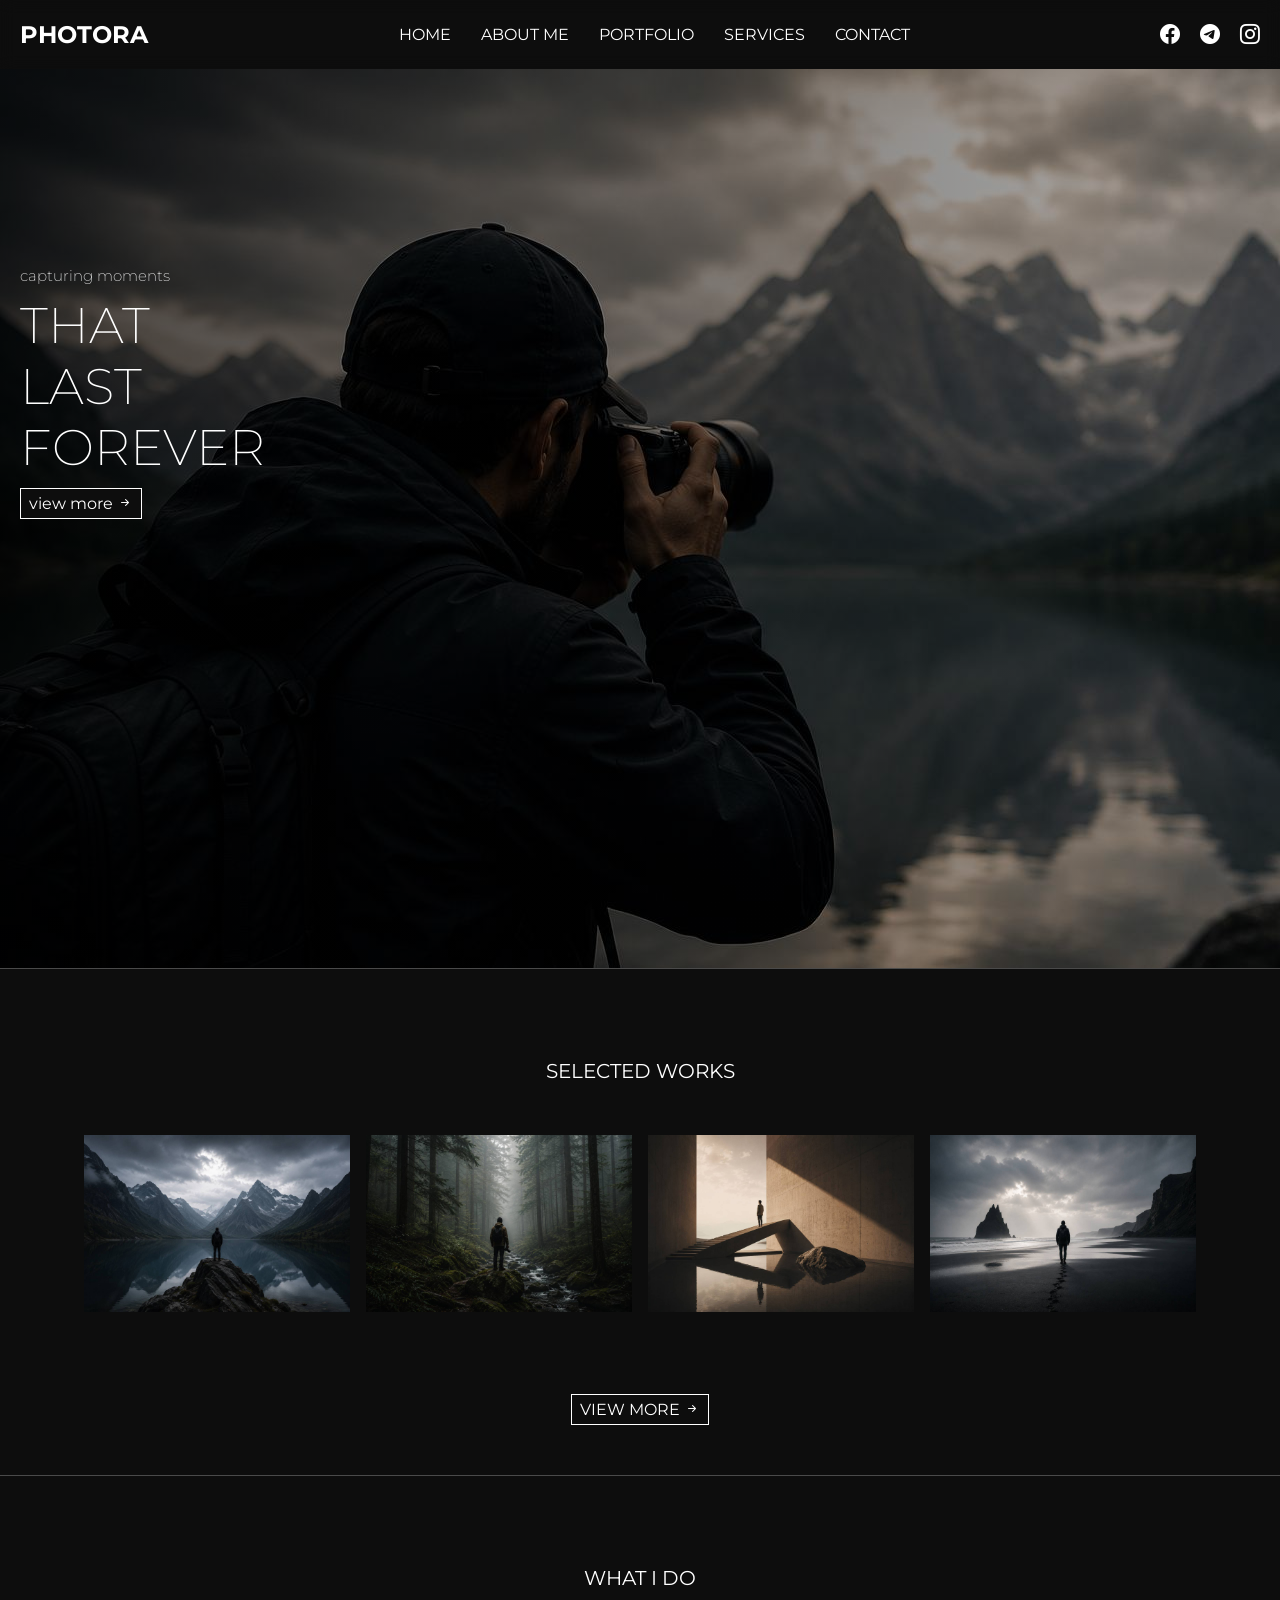
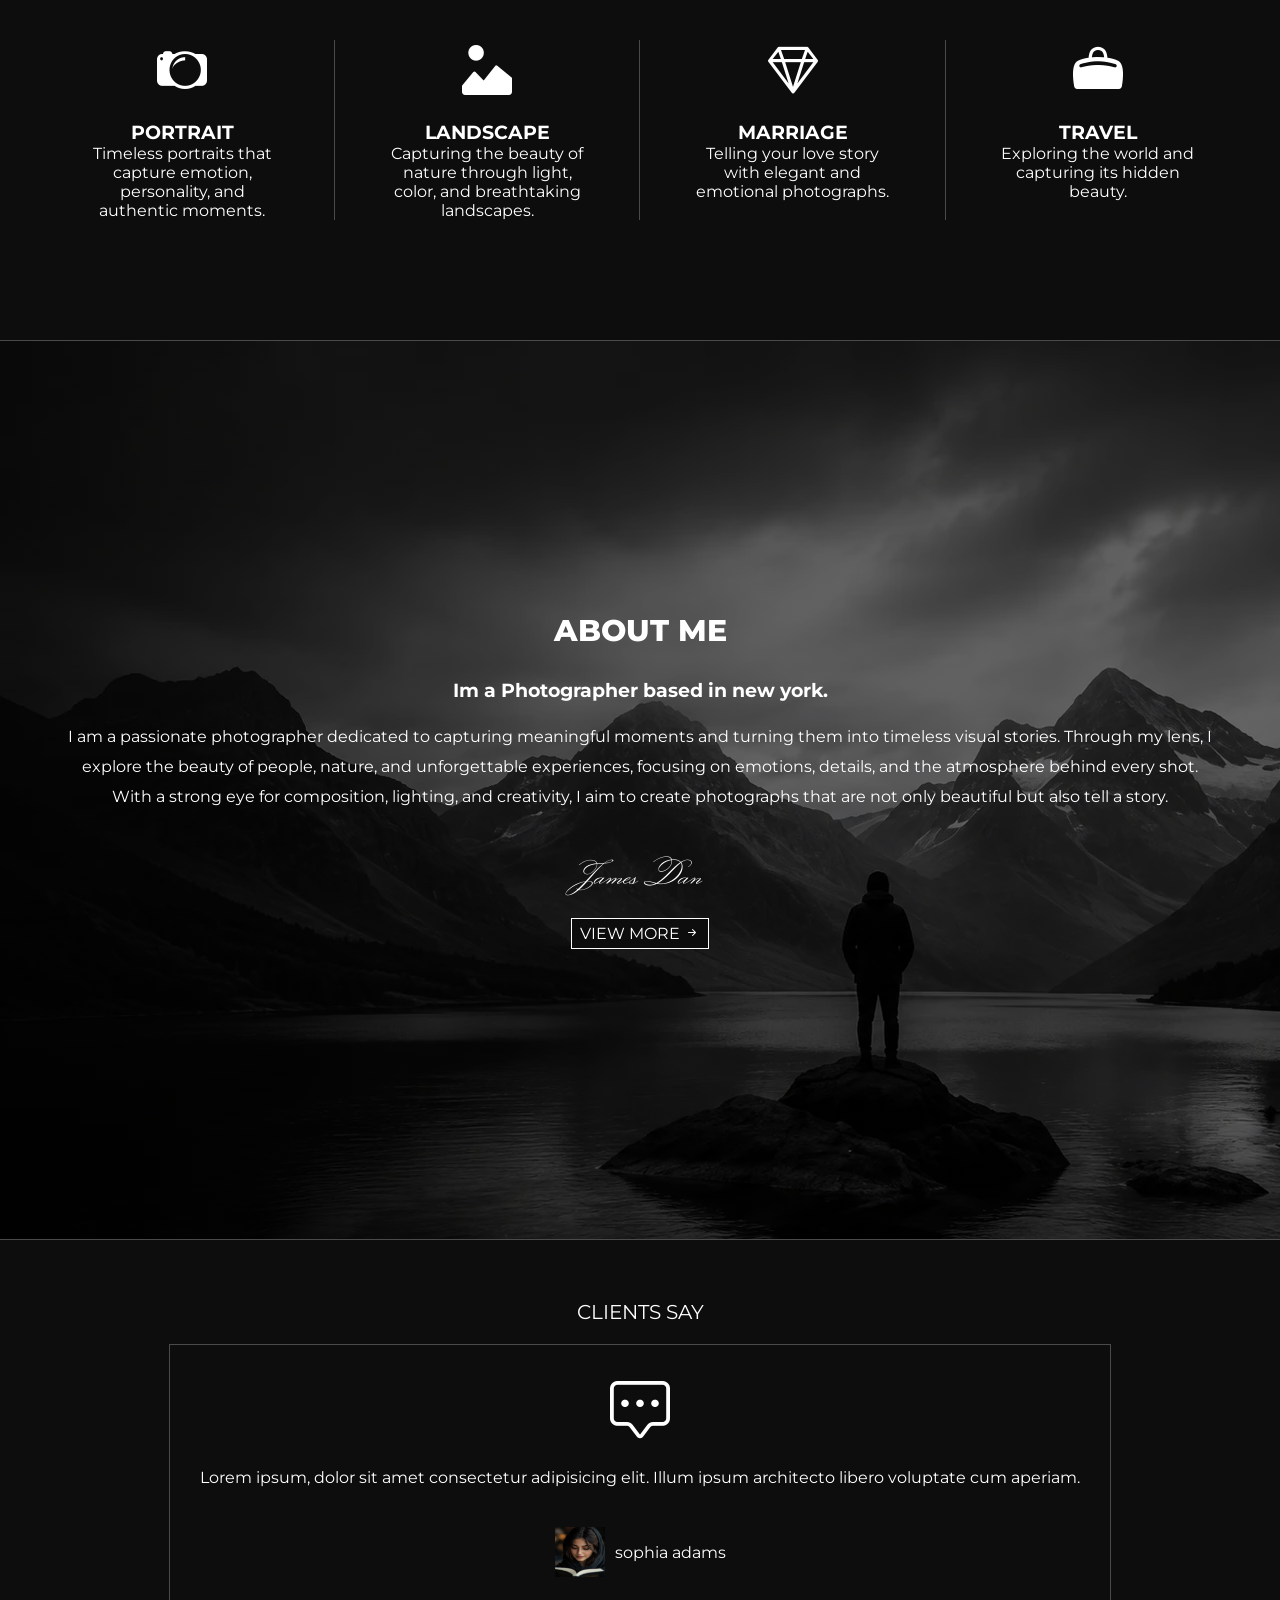
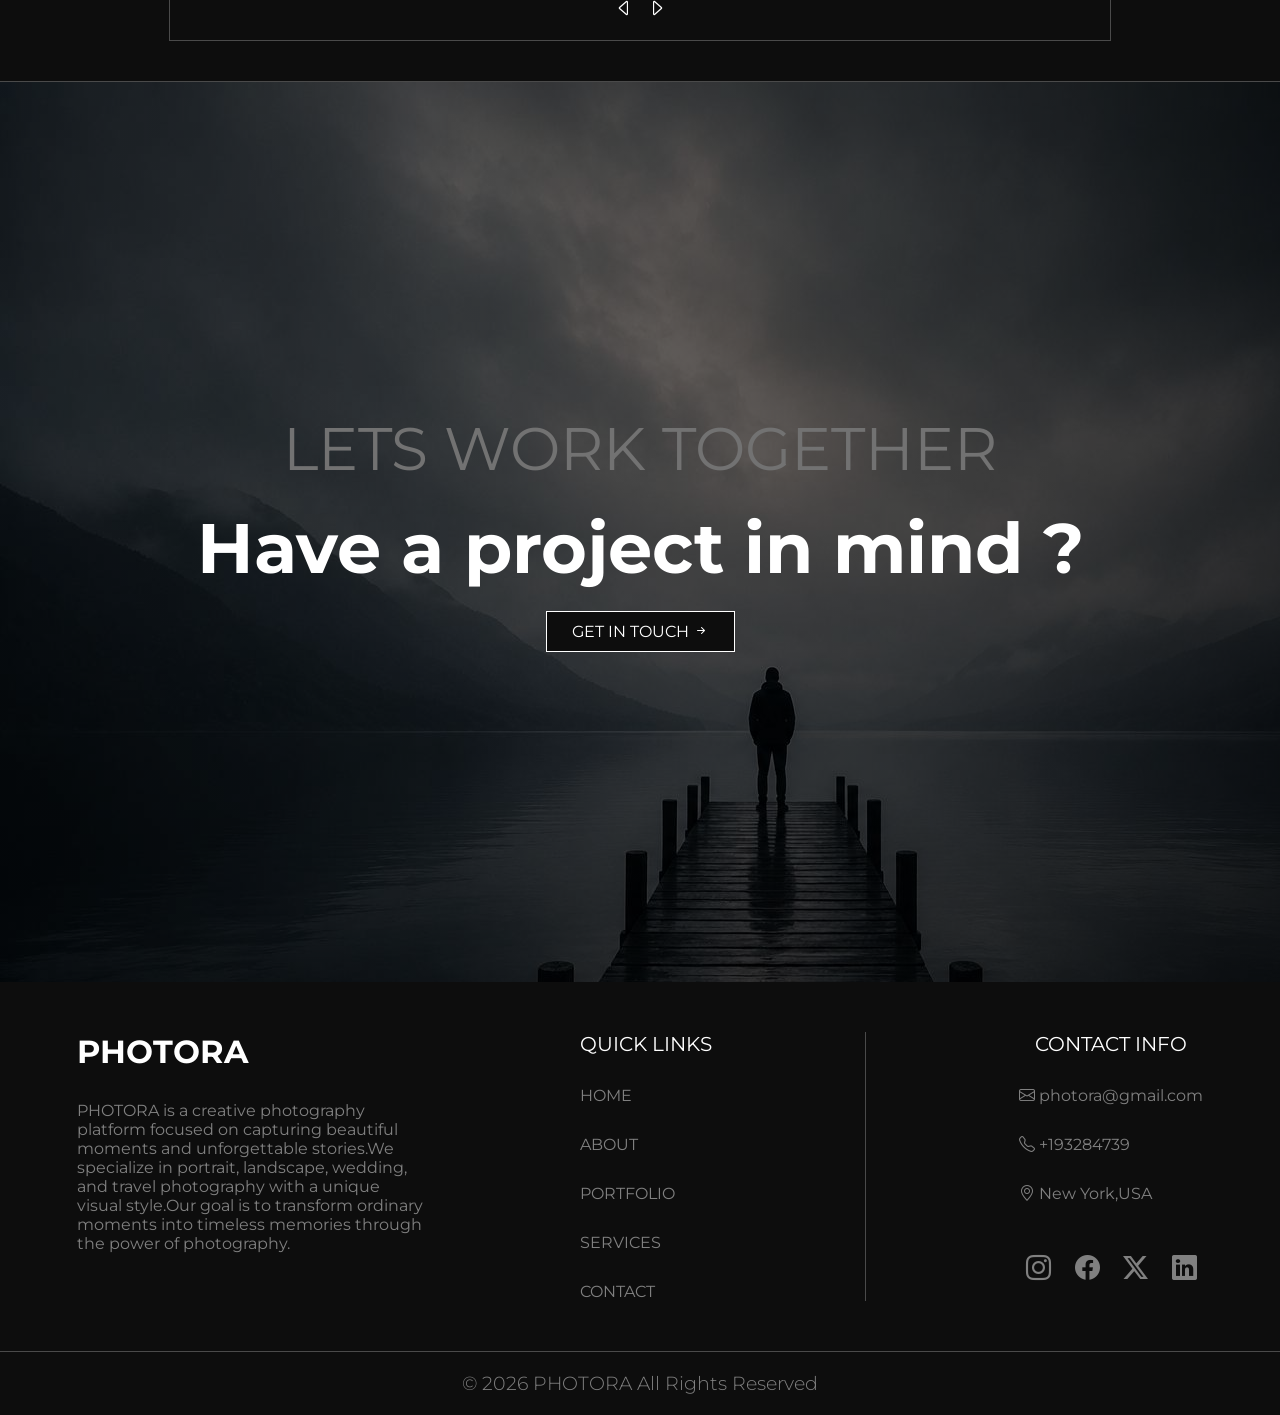
==== commit d1c3ffce: "Update index.html" ====
--- a/index.html
+++ b/index.html
@@ -134,7 +134,7 @@
 <footer>
     <div class="col1">
         <h1>PHOTORA</h1>
-        <p>PHOTORA is a creative photography platform focused on capturing beautiful moments and unforgettable stories.We specialize in portrait, landscape, wedding, and travel photography with a unique visual style.Our goal is to transform ordinary moments into timeless memories through the power of photography.With creativity, passion, and attention to detail, we create images that inspire emotions.PHOTORA brings every story to life, one frame at a time.</p>
+        <p>PHOTORA is a creative photography platform focused on capturing beautiful moments and unforgettable stories.We specialize in portrait, landscape, wedding, and travel photography with a unique visual style.Our goal is to transform ordinary moments into timeless memories through the power of photography.</p>
     </div>
     <div class="col2">
         <h2>QUICK LINKS</h2>
